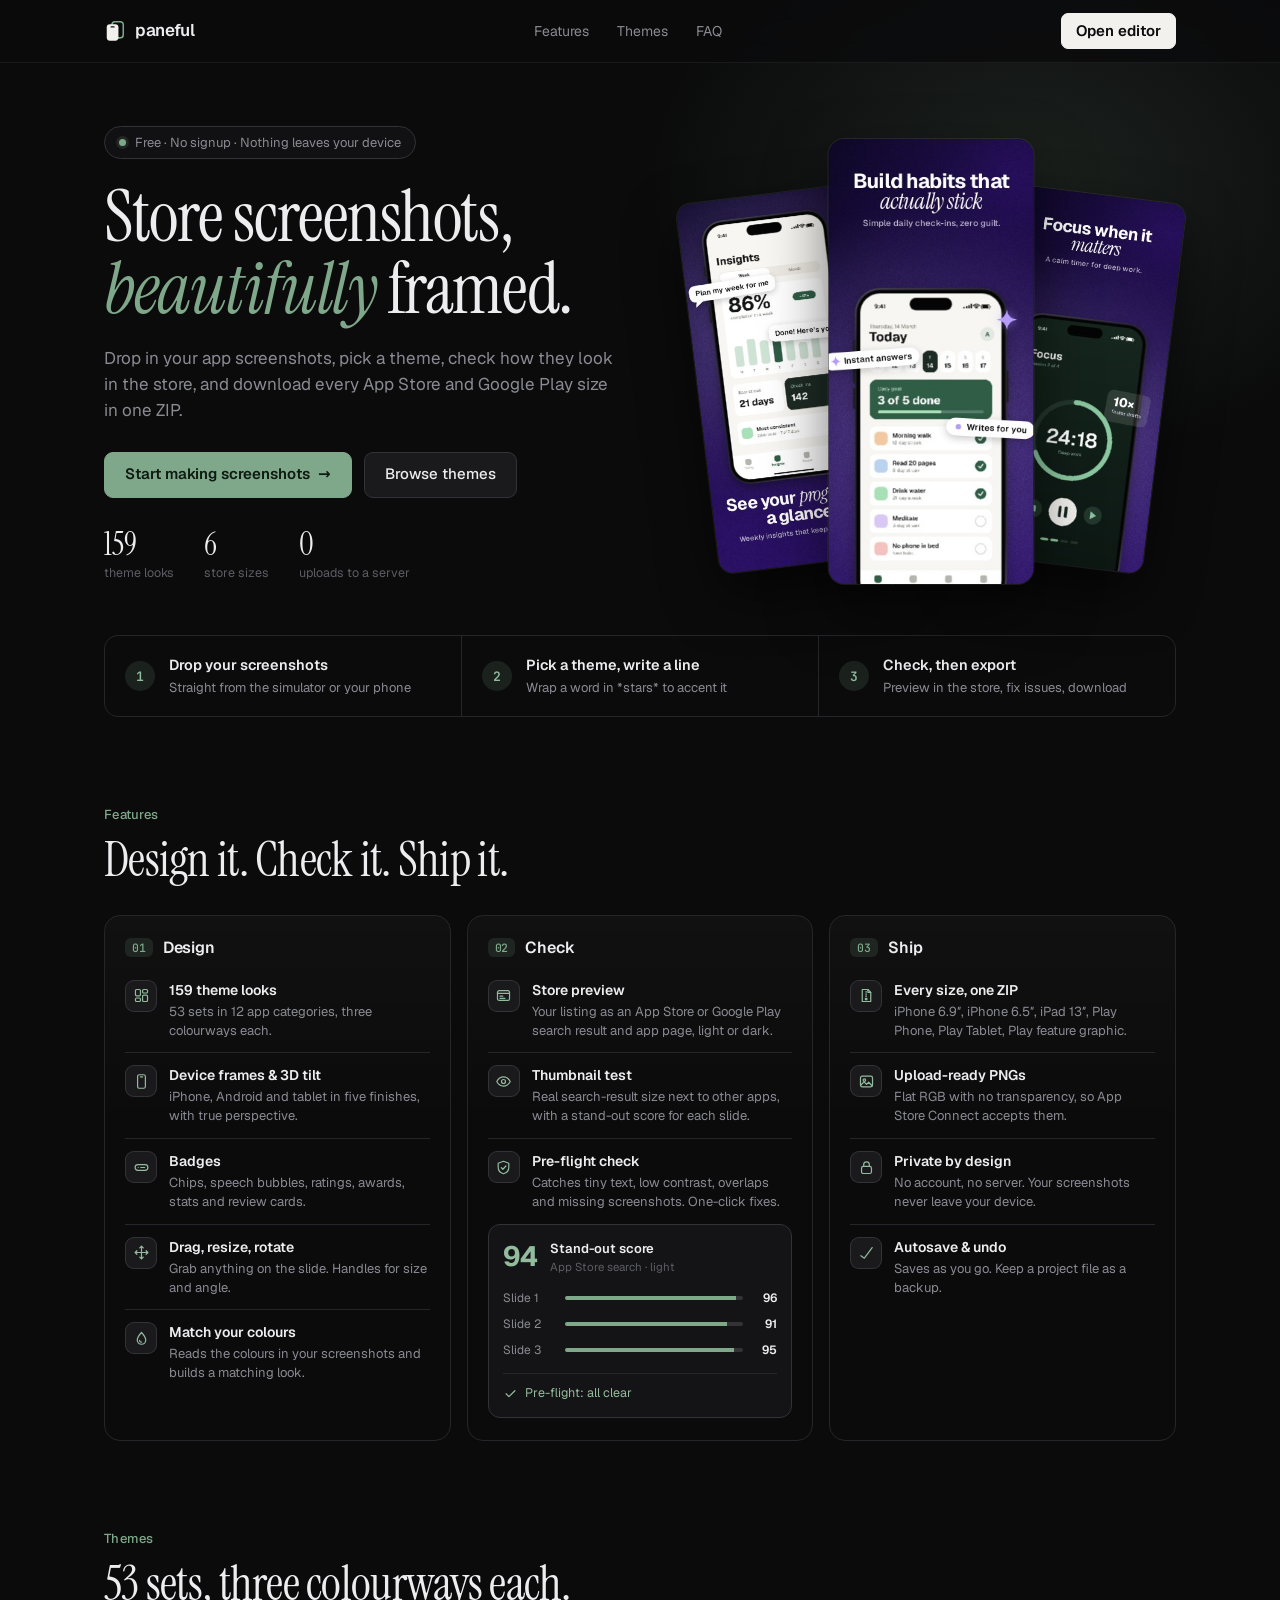
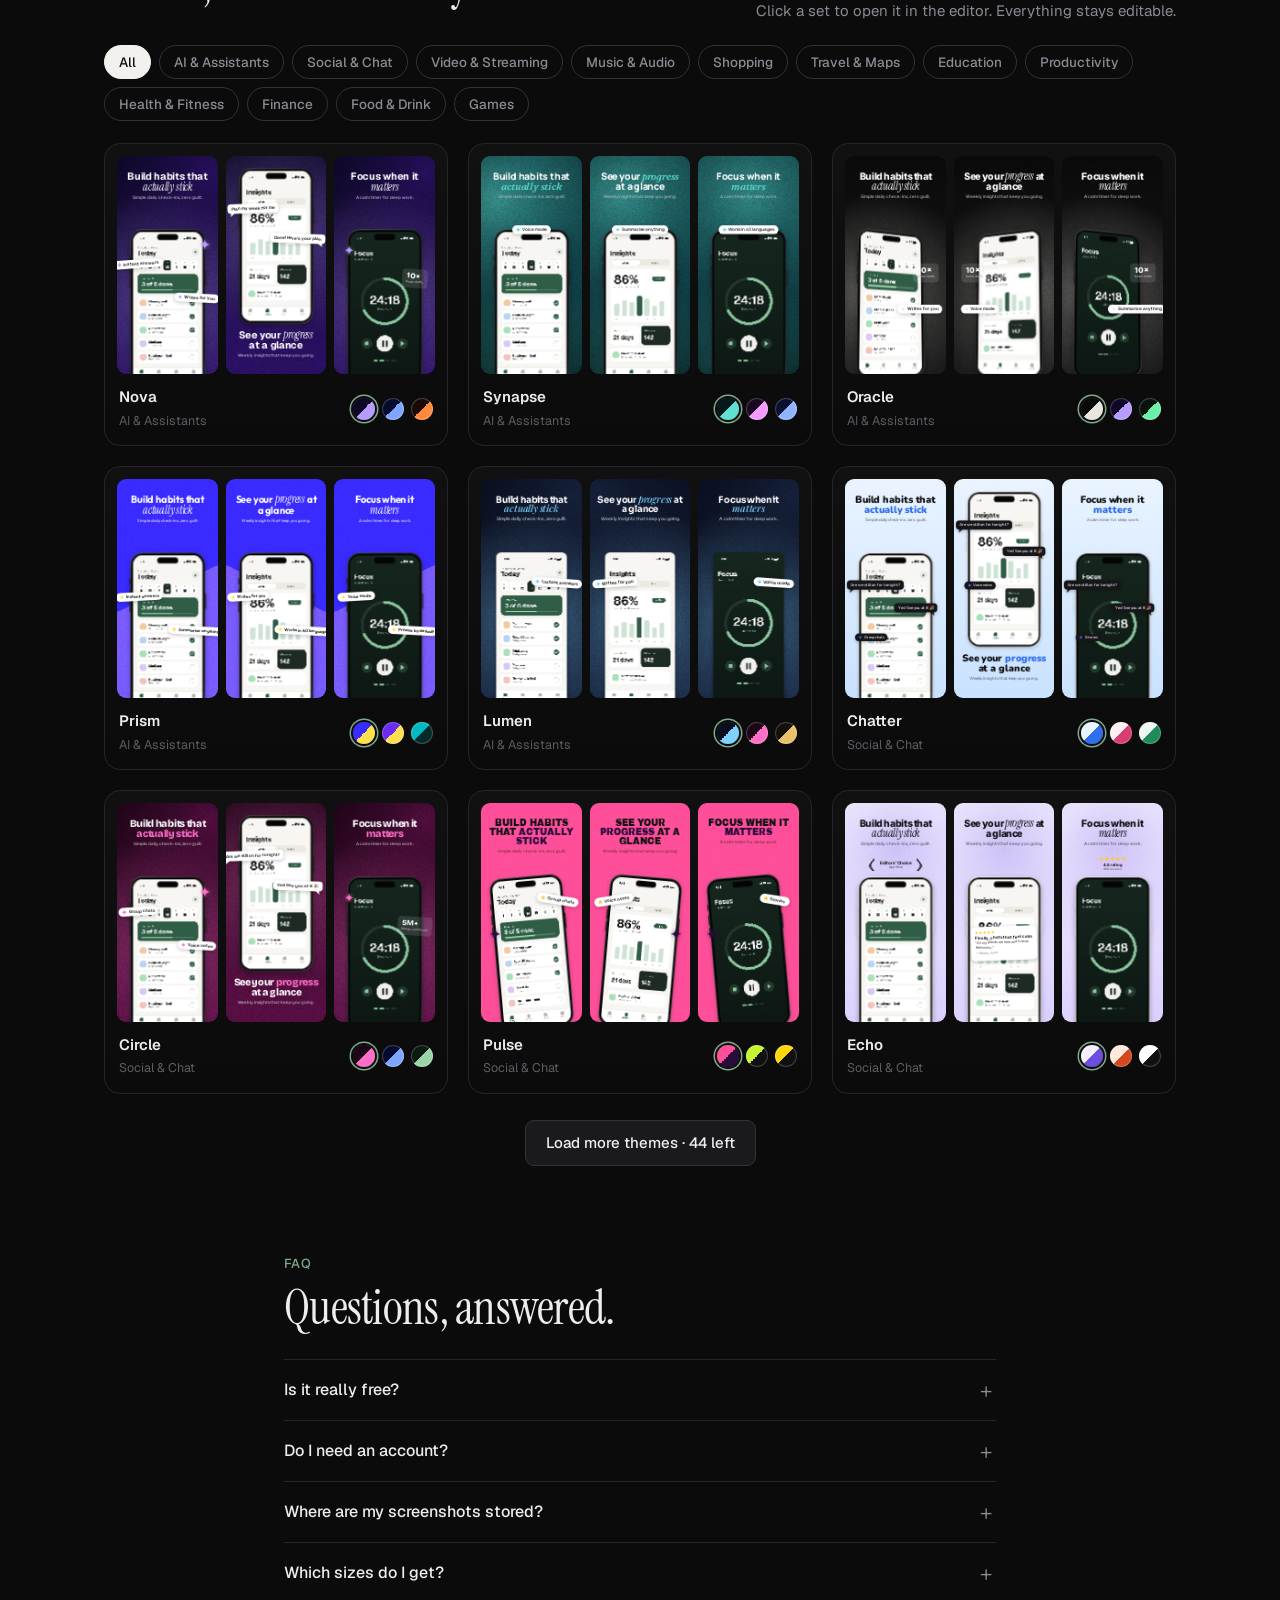
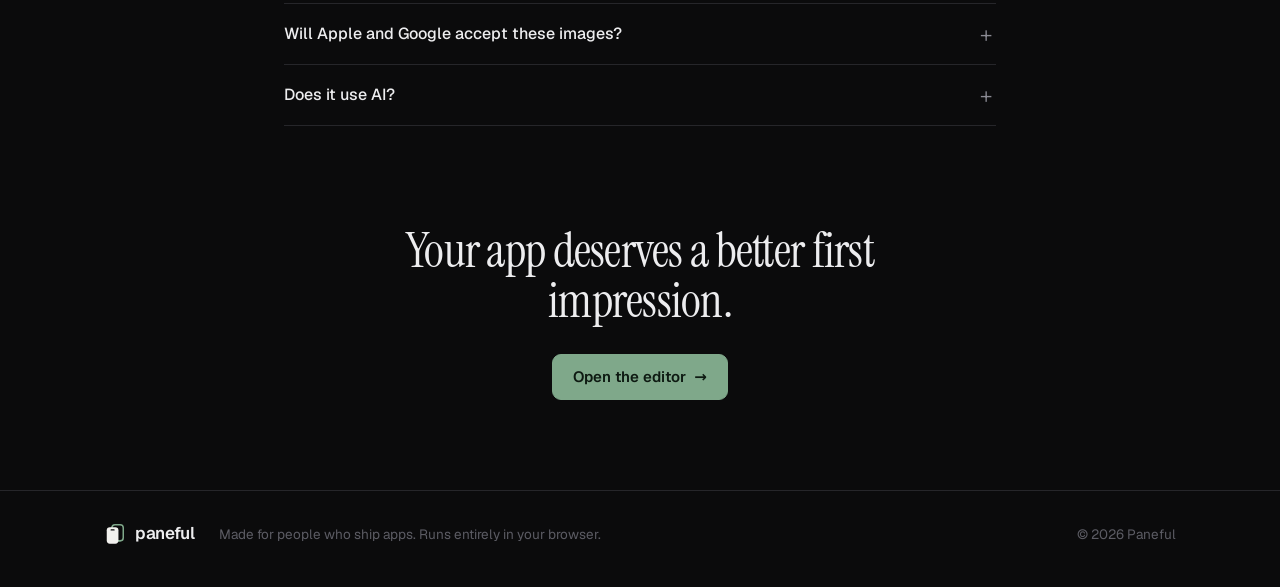
==== index.html @ 58d5b6b7 "first commit" ====
<!doctype html>
<html lang="en">
<head>
  <meta charset="utf-8">
  <meta name="viewport" content="width=device-width, initial-scale=1">
  <title>Paneful — App Store &amp; Google Play screenshots, made in your browser</title>
  <meta name="description" content="Turn plain app screenshots into polished App Store and Google Play images. 159 theme looks, device frames, store preview, pre-flight checks and every store size in one ZIP. Free, no signup, nothing uploaded.">
  <meta name="theme-color" content="#0B0B0C">
  <link rel="icon" href="assets/img/favicon.svg" type="image/svg+xml">
  <link rel="apple-touch-icon" href="assets/img/apple-touch-icon.png">
  <meta property="og:type" content="website">
  <meta property="og:title" content="Paneful — store screenshots, beautifully framed">
  <meta property="og:description" content="Free, in-browser App Store and Google Play screenshot maker. No signup, nothing uploaded.">
  <meta property="og:image" content="assets/img/og.png">
  <meta name="twitter:card" content="summary_large_image">
  <link rel="stylesheet" href="assets/css/fonts.css">
  <link rel="stylesheet" href="assets/css/base.css">
  <link rel="stylesheet" href="assets/css/landing.css">
</head>
<body>
  <header class="nav">
    <div class="wrap nav-in">
      <a class="logo" href="./">
        <svg viewBox="0 0 32 32" fill="none" aria-hidden="true"><rect x="11.5" y="2.5" width="16.5" height="23.5" rx="4.5" stroke="#7FA88A" stroke-width="2.2"/><rect x="4" y="6" width="17" height="24" rx="4.5" fill="#F2F1EE"/><rect x="9.5" y="9.2" width="6" height="1.8" rx=".9" fill="#0B0B0C"/></svg>
        paneful
      </a>
      <nav class="links">
        <a href="#features">Features</a>
        <a href="#themes">Themes</a>
        <a href="#faq">FAQ</a>
      </nav>
      <a class="btn btn-paper" href="app/">Open editor</a>
    </div>
  </header>

  <main>
    <!-- hero: text left, a small fan of slides on the right that cycles through themes -->
    <section class="hero">
      <div class="wrap hero-in">
        <div class="hero-txt">
          <p class="pill"><i></i> Free · No signup · Nothing leaves your device</p>
          <h1>Store screenshots, <em>beautifully</em> framed.</h1>
          <p class="lede">Drop in your app screenshots, pick a theme, check how they look in the store, and download every App Store and Google Play size in one ZIP.</p>
          <div class="cta">
            <a class="btn btn-primary btn-lg" href="app/">Start making screenshots <span aria-hidden="true">→</span></a>
            <a class="btn btn-lg" href="#themes">Browse themes</a>
          </div>
          <ul class="stats">
            <li><b id="statLooks">159</b><span>theme looks</span></li>
            <li><b>6</b><span>store sizes</span></li>
            <li><b>0</b><span>uploads to a server</span></li>
          </ul>
        </div>
        <div class="fan" id="fan" aria-label="Example screenshots made with Paneful">
          <div class="fan-slot l"><img alt=""><img alt=""></div>
          <div class="fan-slot c"><img alt=""><img alt=""></div>
          <div class="fan-slot r"><img alt=""><img alt=""></div>
          <p class="fan-label" id="fanLabel" aria-live="polite"></p>
        </div>
      </div>
    </section>

    <!-- steps, as one compact strip -->
    <section class="steps-sec" aria-label="How it works">
      <div class="wrap">
        <ol class="steps">
          <li><span>1</span><div><b>Drop your screenshots</b><small>Straight from the simulator or your phone</small></div></li>
          <li><span>2</span><div><b>Pick a theme, write a line</b><small>Wrap a word in *stars* to accent it</small></div></li>
          <li><span>3</span><div><b>Check, then export</b><small>Preview in the store, fix issues, download</small></div></li>
        </ol>
      </div>
    </section>

    <!-- every feature, grouped -->
    <section class="sec" id="features">
      <div class="wrap">
        <p class="eyebrow">Features</p>
        <h2>Design it. Check it. Ship it.</h2>
        <div class="groups">
          <div class="group">
            <h3><i>01</i> Design</h3>
            <ul>
              <li><span class="fi" data-i="themes"></span><div><b>159 theme looks</b><p>53 sets in 12 app categories, three colourways each.</p></div></li>
              <li><span class="fi" data-i="device"></span><div><b>Device frames &amp; 3D tilt</b><p>iPhone, Android and tablet in five finishes, with true perspective.</p></div></li>
              <li><span class="fi" data-i="badge"></span><div><b>Badges</b><p>Chips, speech bubbles, ratings, awards, stats and review cards.</p></div></li>
              <li><span class="fi" data-i="move"></span><div><b>Drag, resize, rotate</b><p>Grab anything on the slide. Handles for size and angle.</p></div></li>
              <li><span class="fi" data-i="drop"></span><div><b>Match your colours</b><p>Reads the colours in your screenshots and builds a matching look.</p></div></li>
            </ul>
          </div>
          <div class="group">
            <h3><i>02</i> Check</h3>
            <ul>
              <li><span class="fi" data-i="store"></span><div><b>Store preview</b><p>Your listing as an App Store or Google Play search result and app page, light or dark.</p></div></li>
              <li><span class="fi" data-i="eye"></span><div><b>Thumbnail test</b><p>Real search-result size next to other apps, with a stand-out score for each slide.</p></div></li>
              <li><span class="fi" data-i="shield"></span><div><b>Pre-flight check</b><p>Catches tiny text, low contrast, overlaps and missing screenshots. One-click fixes.</p></div></li>
            </ul>
            <div class="mini" aria-hidden="true">
              <div class="mini-head"><b>94</b><span>Stand-out score<small>App Store search · light</small></span></div>
              <div class="mini-row"><span>Slide 1</span><i style="--w:96%"></i><em>96</em></div>
              <div class="mini-row"><span>Slide 2</span><i style="--w:91%"></i><em>91</em></div>
              <div class="mini-row"><span>Slide 3</span><i style="--w:95%"></i><em>95</em></div>
              <div class="mini-ok"><svg viewBox="0 0 24 24" fill="none" stroke="currentColor" stroke-width="2" stroke-linecap="round" stroke-linejoin="round"><path d="m5 12.5 4.5 4.5L19 7.5"/></svg>Pre-flight: all clear</div>
            </div>
          </div>
          <div class="group">
            <h3><i>03</i> Ship</h3>
            <ul>
              <li><span class="fi" data-i="zip"></span><div><b>Every size, one ZIP</b><p><span id="sizeList">iPhone 6.9″ &amp; 6.5″, iPad 13″, Play phone &amp; tablet, feature graphic.</span></p></div></li>
              <li><span class="fi" data-i="png"></span><div><b>Upload-ready PNGs</b><p>Flat RGB with no transparency, so App Store Connect accepts them.</p></div></li>
              <li><span class="fi" data-i="lock"></span><div><b>Private by design</b><p>No account, no server. Your screenshots never leave your device.</p></div></li>
              <li><span class="fi" data-i="save"></span><div><b>Autosave &amp; undo</b><p>Saves as you go. Keep a project file as a backup.</p></div></li>
            </ul>
          </div>
        </div>
      </div>
    </section>

    <section class="sec" id="themes">
      <div class="wrap">
        <div class="sec-head">
          <div>
            <p class="eyebrow">Themes</p>
            <h2><span id="themeCount">53</span> sets, three colourways each.</h2>
          </div>
          <p class="sub">Click a set to open it in the editor. Everything stays editable.</p>
        </div>
        <div class="lcats" id="themeCats"></div>
        <div class="gallery" id="themeGrid"></div>
        <div class="more-wrap"><button class="btn btn-lg" id="themeMore" type="button">Load more themes</button></div>
      </div>
    </section>

    <section class="sec" id="faq">
      <div class="wrap narrow">
        <p class="eyebrow">FAQ</p>
        <h2>Questions, answered.</h2>
        <details><summary>Is it really free?</summary><p>Yes. Every feature, theme and export size is free, with no watermark and no limits beyond the stores’ own (10 screenshots for the App Store, 8 for Google Play).</p></details>
        <details><summary>Do I need an account?</summary><p>No. Open the editor and start. There’s nothing to sign up for.</p></details>
        <details><summary>Where are my screenshots stored?</summary><p>In your browser’s own storage, on your device. Nothing is uploaded anywhere. If you clear your browser data the project goes with it, so use “Save project file” in the editor’s menu to keep a backup.</p></details>
        <details><summary>Which sizes do I get?</summary><p id="faqSizes">Every size the stores ask for, each in its own folder in the ZIP.</p></details>
        <details><summary>Will Apple and Google accept these images?</summary><p>They’re exported at the exact sizes each store asks for, as flat RGB PNGs with no transparency, which covers the usual reasons uploads get rejected. Run the pre-flight check before exporting to catch anything else.</p></details>
        <details><summary>Does it use AI?</summary><p>No. Store preview, the thumbnail test, the pre-flight check and colour matching are all plain maths running in your browser, which is why it’s free and private.</p></details>
      </div>
    </section>

    <section class="final">
      <div class="wrap">
        <h2>Your app deserves a better first impression.</h2>
        <a class="btn btn-primary btn-lg" href="app/">Open the editor <span aria-hidden="true">→</span></a>
      </div>
    </section>
  </main>

  <footer class="foot">
    <div class="wrap foot-in">
      <a class="logo" href="./">
        <svg viewBox="0 0 32 32" fill="none" aria-hidden="true"><rect x="11.5" y="2.5" width="16.5" height="23.5" rx="4.5" stroke="#7FA88A" stroke-width="2.2"/><rect x="4" y="6" width="17" height="24" rx="4.5" fill="#F2F1EE"/><rect x="9.5" y="9.2" width="6" height="1.8" rx=".9" fill="#0B0B0C"/></svg>
        paneful
      </a>
      <p>Made for people who ship apps. Runs entirely in your browser.</p>
      <p class="copy">© <span id="yr">2026</span> Paneful</p>
    </div>
  </footer>

  <script src="assets/js/engine.js"></script>
  <script src="assets/js/themes.js"></script>
  <script src="assets/js/demo.js"></script>
  <script src="assets/js/landing.js"></script>
</body>
</html>
---- assets/css/fonts.css ----
/* Paneful fonts — self-hosted (Latin subset), all SIL Open Font License. */
@font-face { font-family: 'Geist'; font-style: normal; font-display: swap; font-weight: 100 900; src: url('../fonts/geist.woff2') format('woff2'); }
@font-face { font-family: 'Inter'; font-style: normal; font-display: swap; font-weight: 100 900; src: url('../fonts/inter.woff2') format('woff2'); }
@font-face { font-family: 'Manrope'; font-style: normal; font-display: swap; font-weight: 200 800; src: url('../fonts/manrope.woff2') format('woff2'); }
@font-face { font-family: 'Outfit'; font-style: normal; font-display: swap; font-weight: 100 900; src: url('../fonts/outfit.woff2') format('woff2'); }
@font-face { font-family: 'Sora'; font-style: normal; font-display: swap; font-weight: 100 800; src: url('../fonts/sora.woff2') format('woff2'); }
@font-face { font-family: 'Space Grotesk'; font-style: normal; font-display: swap; font-weight: 300 700; src: url('../fonts/space-grotesk.woff2') format('woff2'); }
@font-face { font-family: 'Bricolage Grotesque'; font-style: normal; font-display: swap; font-weight: 200 800; src: url('../fonts/bricolage-grotesque.woff2') format('woff2'); }
@font-face { font-family: 'Nunito'; font-style: normal; font-display: swap; font-weight: 200 1000; src: url('../fonts/nunito.woff2') format('woff2'); }
@font-face { font-family: 'DM Sans'; font-style: normal; font-display: swap; font-weight: 100 1000; src: url('../fonts/dm-sans.woff2') format('woff2'); }
@font-face { font-family: 'Fraunces'; font-style: normal; font-display: swap; font-weight: 100 900; src: url('../fonts/fraunces.woff2') format('woff2'); }
@font-face { font-family: 'Playfair Display'; font-style: normal; font-display: swap; font-weight: 400 900; src: url('../fonts/playfair-display.woff2') format('woff2'); }
@font-face { font-family: 'JetBrains Mono'; font-style: normal; font-display: swap; font-weight: 100 800; src: url('../fonts/jetbrains-mono.woff2') format('woff2'); }
@font-face { font-family: 'Caveat'; font-style: normal; font-display: swap; font-weight: 400 700; src: url('../fonts/caveat.woff2') format('woff2'); }
@font-face { font-family: 'Instrument Serif'; font-style: normal; font-display: swap; font-weight: 400; src: url('../fonts/instrument-serif.woff2') format('woff2'); }
@font-face { font-family: 'DM Serif Display'; font-style: normal; font-display: swap; font-weight: 400; src: url('../fonts/dm-serif-display.woff2') format('woff2'); }
@font-face { font-family: 'Archivo Black'; font-style: normal; font-display: swap; font-weight: 400; src: url('../fonts/archivo-black.woff2') format('woff2'); }
@font-face { font-family: 'Instrument Serif'; font-style: italic; font-display: swap; font-weight: 400; src: url('../fonts/instrument-serif-italic.woff2') format('woff2'); }
@font-face { font-family: 'Fraunces'; font-style: italic; font-display: swap; font-weight: 100 900; src: url('../fonts/fraunces-italic.woff2') format('woff2'); }
@font-face { font-family: 'Playfair Display'; font-style: italic; font-display: swap; font-weight: 400 900; src: url('../fonts/playfair-display-italic.woff2') format('woff2'); }
@font-face { font-family: 'DM Serif Display'; font-style: italic; font-display: swap; font-weight: 400; src: url('../fonts/dm-serif-display-italic.woff2') format('woff2'); }
---- assets/css/base.css ----
/* Paneful design tokens */
:root {
  --ink: #0B0B0C;
  --panel: #141416;
  --panel-2: #1A1A1D;
  --line: #26262A;
  --line-2: #323237;
  --text: #EDEDEF;
  --muted: #8A8A93;
  --faint: #5C5C64;
  --paper: #F2F1EE;
  --sage: #7FA88A;
  --sage-hi: #93BB9D;
  --sage-ink: #0E1A12;
  --sage-soft: rgba(127, 168, 138, 0.14);
  --danger: #E5675F;
  --radius: 10px;
  --radius-sm: 7px;
  --ui: 'Geist', ui-sans-serif, system-ui, -apple-system, 'Segoe UI', sans-serif;
  --serif: 'Instrument Serif', Georgia, serif;
  --mono: 'JetBrains Mono', ui-monospace, Menlo, monospace;
}
*, *::before, *::after { box-sizing: border-box; }
html, body { margin: 0; }
body { background: var(--ink); color: var(--text); font-family: var(--ui); font-size: 14px; line-height: 1.5; -webkit-font-smoothing: antialiased; }
a { color: inherit; }
button { font: inherit; color: inherit; }
::selection { background: var(--sage); color: var(--sage-ink); }
:focus-visible { outline: 2px solid var(--sage); outline-offset: 2px; }

.btn { display: inline-flex; align-items: center; justify-content: center; gap: 8px; height: 36px; padding: 0 14px; border-radius: var(--radius-sm); border: 1px solid var(--line-2); background: var(--panel-2); color: var(--text); font-weight: 500; cursor: pointer; text-decoration: none; white-space: nowrap; transition: background .15s, border-color .15s, color .15s; }
.btn:hover { background: #222226; border-color: #3d3d44; }
.btn:disabled { opacity: .4; cursor: default; }
.btn-primary { background: var(--sage); border-color: var(--sage); color: var(--sage-ink); font-weight: 600; }
.btn-primary:hover { background: var(--sage-hi); border-color: var(--sage-hi); }
.btn-paper { background: var(--paper); border-color: var(--paper); color: var(--ink); font-weight: 600; }
.btn-paper:hover { background: #fff; border-color: #fff; }
.btn-ghost { background: transparent; border-color: transparent; color: var(--muted); }
.btn-ghost:hover { background: var(--panel-2); color: var(--text); border-color: transparent; }
.btn svg { width: 16px; height: 16px; flex: none; }
.logo { display: inline-flex; align-items: center; gap: 9px; text-decoration: none; font-weight: 600; letter-spacing: -0.02em; font-size: 17px; color: var(--text); }
.logo svg { width: 22px; height: 22px; }
---- assets/css/landing.css ----
/* Paneful landing page */
html { scroll-behavior: smooth; }
body { font-size: 15px; overflow-x: hidden; }
.wrap { max-width: 1120px; margin: 0 auto; padding: 0 24px; }
.wrap.narrow { max-width: 760px; }
.btn-lg { height: 46px; padding: 0 20px; font-size: 15px; border-radius: 9px; }

/* nav */
.nav { position: sticky; top: 0; z-index: 10; background: rgba(11, 11, 12, .78); backdrop-filter: saturate(140%) blur(12px); border-bottom: 1px solid rgba(255,255,255,.06); }
.nav-in { height: 62px; display: flex; align-items: center; gap: 24px; }
.links { flex: 1; display: flex; justify-content: center; gap: 28px; }
.links a { color: var(--muted); text-decoration: none; font-size: 14px; }
.links a:hover { color: var(--text); }

/* hero: split, compact */
.hero { position: relative; padding: 56px 0 40px; overflow-x: clip; }
.hero::before { content: ''; position: absolute; right: -10%; top: -160px; width: min(760px, 100%); height: 560px; background: radial-gradient(closest-side, rgba(127,168,138,.14), transparent); pointer-events: none; }
.hero-in { display: grid; grid-template-columns: 1.05fr .95fr; gap: 40px; align-items: center; }
.pill { display: inline-flex; align-items: center; gap: 9px; margin: 0 0 22px; padding: 6px 14px; border: 1px solid var(--line-2); border-radius: 99px; color: var(--muted); font-size: 13px; background: rgba(20,20,22,.7); }
.pill i { width: 7px; height: 7px; border-radius: 50%; background: var(--sage); box-shadow: 0 0 0 3px var(--sage-soft); }
h1 { font-family: var(--serif); font-weight: 400; font-size: clamp(44px, 5.6vw, 74px); line-height: 1; letter-spacing: -0.02em; margin: 0 0 20px; }
h1 em { color: var(--sage); }
.lede { max-width: 520px; margin: 0 0 28px; color: var(--muted); font-size: 17px; line-height: 1.55; }
.cta { display: flex; gap: 12px; flex-wrap: wrap; }
.stats { list-style: none; padding: 0; margin: 30px 0 0; display: flex; gap: 30px; }
.stats li { display: flex; flex-direction: column; }
.stats b { font-family: var(--serif); font-weight: 400; font-size: 32px; line-height: 1; color: var(--text); }
.stats span { color: var(--faint); font-size: 12.5px; margin-top: 4px; }

/* the fan of three slides */
.fan { position: relative; height: 470px; }
.fan-slot { position: absolute; top: 20px; left: 50%; width: 190px; aspect-ratio: 1320 / 2868; border-radius: 16px; overflow: hidden; background: var(--panel); box-shadow: 0 0 0 1px rgba(255,255,255,.08), 0 26px 60px rgba(0,0,0,.55); transition: transform .6s cubic-bezier(.2,.7,.2,1); }
.fan-slot img { position: absolute; inset: 0; width: 100%; height: 100%; display: block; opacity: 0; transition: opacity .7s ease; }
.fan-slot img.on { opacity: 1; }
.fan-slot.l { transform: translate(-128%, 34px) rotate(-7deg) scale(.9); z-index: 1; }
.fan-slot.c { transform: translate(-50%, 0); z-index: 3; width: 205px; }
.fan-slot.r { transform: translate(28%, 34px) rotate(7deg) scale(.9); z-index: 2; }
.fan:hover .fan-slot.l { transform: translate(-138%, 30px) rotate(-9deg) scale(.9); }
.fan:hover .fan-slot.r { transform: translate(38%, 30px) rotate(9deg) scale(.9); }
.fan-label { position: absolute; left: 0; right: 0; bottom: 0; margin: 0; text-align: center; color: var(--faint); font-size: 13px; }
.fan-label b { color: var(--text); font-weight: 600; }

/* steps strip */
.steps-sec { padding: 6px 0 0; }
.steps { list-style: none; margin: 0; padding: 0; display: grid; grid-template-columns: repeat(3, 1fr); border: 1px solid var(--line); border-radius: 14px; overflow: hidden; background: var(--line); gap: 1px; }
.steps li { display: flex; gap: 14px; align-items: center; padding: 18px 20px; background: var(--ink); }
.steps li > span { width: 30px; height: 30px; border-radius: 50%; display: grid; place-items: center; flex: none; background: var(--sage-soft); color: var(--sage-hi); font: 600 13px var(--mono); }
.steps b { display: block; font-size: 14.5px; font-weight: 600; }
.steps small { color: var(--muted); font-size: 13px; }

/* sections */
.sec { padding: 88px 0 0; }
.eyebrow { margin: 0 0 10px; color: var(--sage); font-size: 13px; font-weight: 500; letter-spacing: .02em; }
h2 { font-family: var(--serif); font-weight: 400; font-size: clamp(32px, 4vw, 48px); line-height: 1.04; letter-spacing: -0.015em; margin: 0 0 14px; }
.sub { color: var(--muted); max-width: 420px; margin: 0; font-size: 15px; }
.sec-head { display: flex; align-items: flex-end; justify-content: space-between; gap: 24px; margin-bottom: 22px; }

/* feature groups */
.groups { margin-top: 30px; display: grid; grid-template-columns: repeat(3, 1fr); gap: 16px; }
.group { border: 1px solid var(--line); border-radius: 16px; padding: 20px 20px 8px; background: linear-gradient(180deg, rgba(255,255,255,.025), transparent 40%); }
.group h3 { display: flex; align-items: center; gap: 10px; margin: 0 0 8px; font-size: 16px; font-weight: 600; letter-spacing: -0.01em; }
.group h3 i { font: 500 11.5px var(--mono); font-style: normal; color: var(--sage); padding: 2px 7px; border-radius: 6px; background: var(--sage-soft); }
.group ul { list-style: none; margin: 0; padding: 0; }
.group li { display: flex; gap: 12px; padding: 12px 0; border-top: 1px solid var(--line); }
.group li:first-child { border-top: 0; }
.fi { width: 32px; height: 32px; flex: none; border-radius: 9px; display: grid; place-items: center; background: var(--panel-2); color: var(--sage-hi); box-shadow: inset 0 0 0 1px var(--line-2); }
.fi svg { width: 17px; height: 17px; }
.group b { display: block; font-size: 14px; font-weight: 600; margin-bottom: 2px; }
.group p { margin: 0; color: var(--muted); font-size: 13px; line-height: 1.45; }

/* theme gallery */
.lcats { display: flex; flex-wrap: wrap; gap: 8px; margin: 0 0 22px; }
.lcats button { height: 34px; padding: 0 14px; border-radius: 30px; border: 1px solid var(--line-2); background: transparent; color: var(--muted); font: inherit; font-size: 13.5px; font-weight: 500; cursor: pointer; }
.lcats button:hover { color: var(--text); border-color: #45454c; }
.lcats button.on { background: var(--paper); border-color: var(--paper); color: var(--ink); }
.gallery { display: grid; grid-template-columns: repeat(3, 1fr); gap: 20px; }
.gcard { display: block; text-decoration: none; color: var(--text); border: 1px solid var(--line); border-radius: 16px; padding: 12px 12px 14px; background: linear-gradient(180deg, rgba(255,255,255,.025), transparent); transition: border-color .2s, transform .2s; }
.gcard:hover { border-color: var(--sage); transform: translateY(-3px); }
.gprev { display: grid; grid-template-columns: repeat(3, 1fr); gap: 8px; }
.gprev canvas { width: 100%; aspect-ratio: 1320 / 2868; display: block; border-radius: 9px; background: var(--panel); }
.gmeta { display: flex; align-items: center; justify-content: space-between; margin-top: 12px; padding: 0 2px; }
.gmeta b { display: block; font-size: 15px; font-weight: 600; }
.gmeta small { color: var(--faint); font-size: 12.5px; }
.gdots { display: flex; gap: 7px; }
.gdots button { width: 22px; height: 22px; border-radius: 50%; border: 0; padding: 0; cursor: pointer; box-shadow: inset 0 0 0 1px rgba(255,255,255,.2); }
.gdots button.on { box-shadow: 0 0 0 2px var(--ink), 0 0 0 3.5px var(--sage); }
.more-wrap { display: flex; justify-content: center; margin-top: 26px; }
.more-wrap[hidden] { display: none; }

/* faq */
details { border-bottom: 1px solid var(--line); }
details:first-of-type { border-top: 1px solid var(--line); margin-top: 26px; }
summary { list-style: none; cursor: pointer; padding: 18px 30px 18px 0; font-size: 16px; font-weight: 500; position: relative; }
summary::-webkit-details-marker { display: none; }
summary::after { content: '+'; position: absolute; right: 4px; top: 14px; font-size: 22px; font-weight: 300; color: var(--muted); transition: transform .2s; }
details[open] summary::after { transform: rotate(45deg); }
details p { margin: 0 0 20px; color: var(--muted); max-width: 640px; }

.final { padding: 100px 0 90px; text-align: center; }
.final h2 { max-width: 640px; margin: 0 auto 28px; }

.foot { border-top: 1px solid var(--line); padding: 30px 0 40px; }
.foot-in { display: flex; align-items: center; gap: 24px; flex-wrap: wrap; }
.foot p { margin: 0; color: var(--faint); font-size: 13.5px; }
.foot .copy { margin-left: auto; }

@media (max-width: 1100px) and (min-width: 901px) { .gallery { grid-template-columns: repeat(2, 1fr); } }
@media (max-width: 900px) {
  .links { display: none; }
  .nav-in { justify-content: space-between; }
  .hero { padding: 40px 0 24px; }
  .hero-in { grid-template-columns: 1fr; gap: 10px; text-align: left; }
  .fan { height: 360px; }
  .fan-slot { width: 140px; }
  .fan-slot.c { width: 152px; }
  .stats { gap: 22px; }
  .steps, .groups, .gallery { grid-template-columns: 1fr; }
  .sec { padding-top: 64px; }
  .sec-head { flex-direction: column; align-items: flex-start; gap: 6px; }
  .foot .copy { margin-left: 0; }
}
@media (prefers-reduced-motion: reduce) { .fan-slot, .fan-slot img { transition: none; } }
.group { display: flex; flex-direction: column; }
.mini { margin: auto 0 14px; padding: 14px; border-radius: 12px; border: 1px solid var(--line-2); background: var(--panel); }
.mini-head { display: flex; align-items: center; gap: 12px; margin-bottom: 10px; }
.mini-head b { font: 700 28px/1 var(--ui); color: var(--sage-hi); letter-spacing: -0.02em; }
.mini-head span { font-size: 13px; font-weight: 600; display: flex; flex-direction: column; }
.mini-head small { font-size: 11.5px; font-weight: 400; color: var(--faint); }
.mini-row { display: grid; grid-template-columns: 52px 1fr 24px; align-items: center; gap: 10px; font-size: 12px; color: var(--muted); padding: 4px 0; }
.mini-row i { height: 4px; border-radius: 4px; background: linear-gradient(90deg, var(--sage) var(--w), var(--line-2) var(--w)); }
.mini-row em { font-style: normal; text-align: right; color: var(--text); font-weight: 600; }
.mini-ok { display: flex; align-items: center; gap: 7px; margin-top: 10px; padding-top: 10px; border-top: 1px solid var(--line); font-size: 12.5px; color: var(--sage-hi); }
.mini-ok svg { width: 15px; height: 15px; }
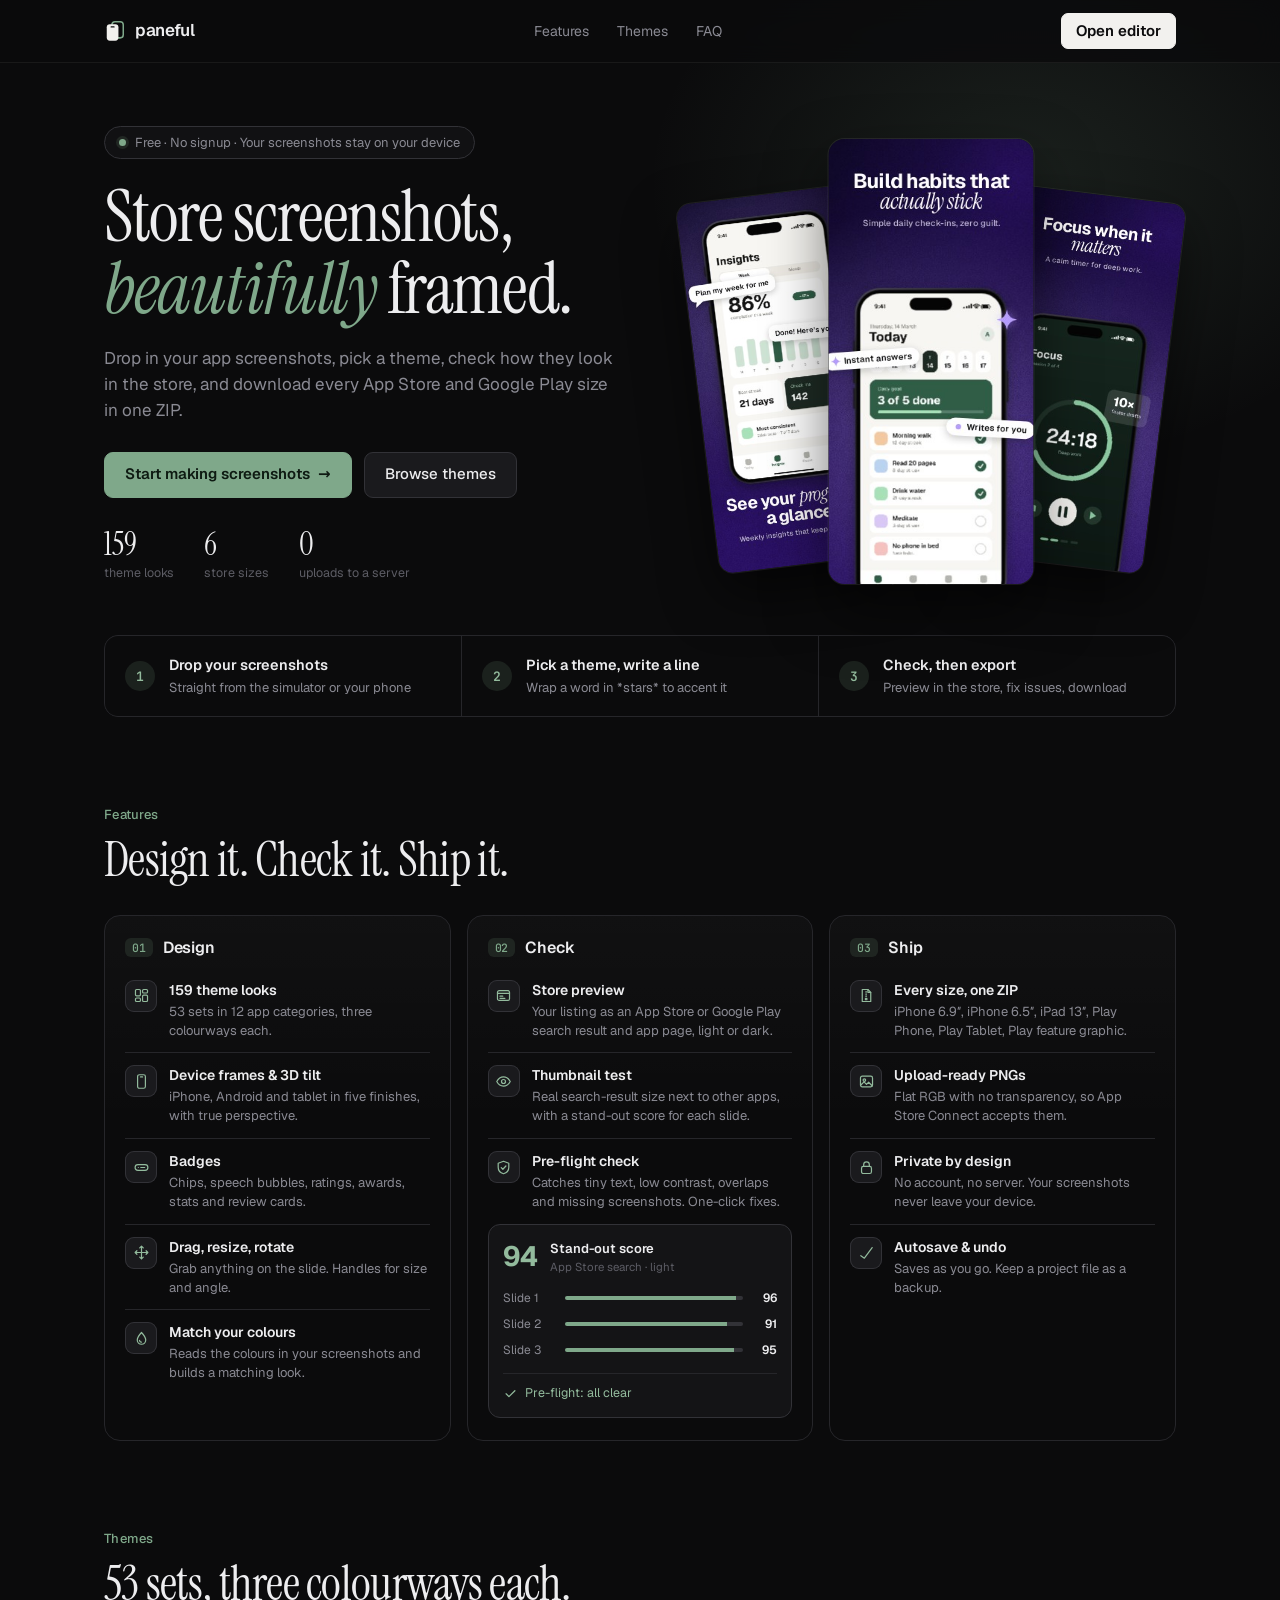
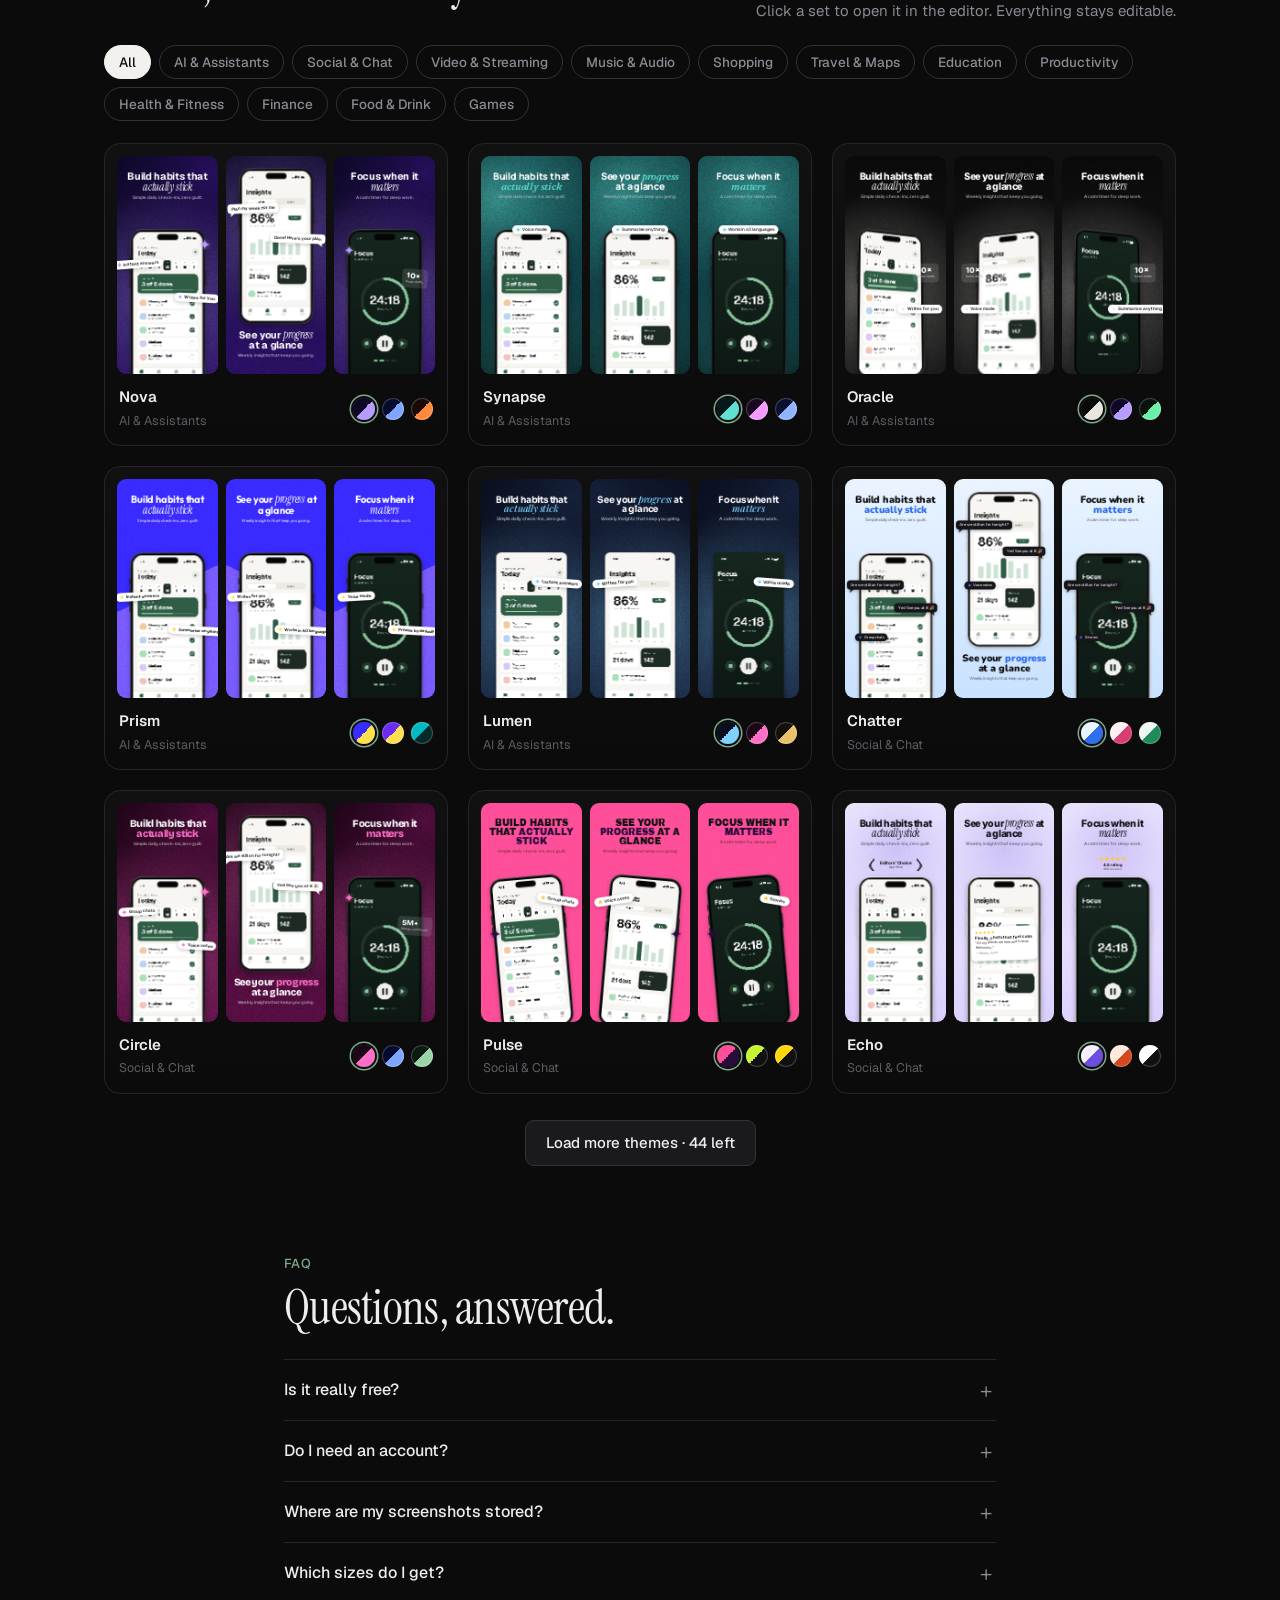
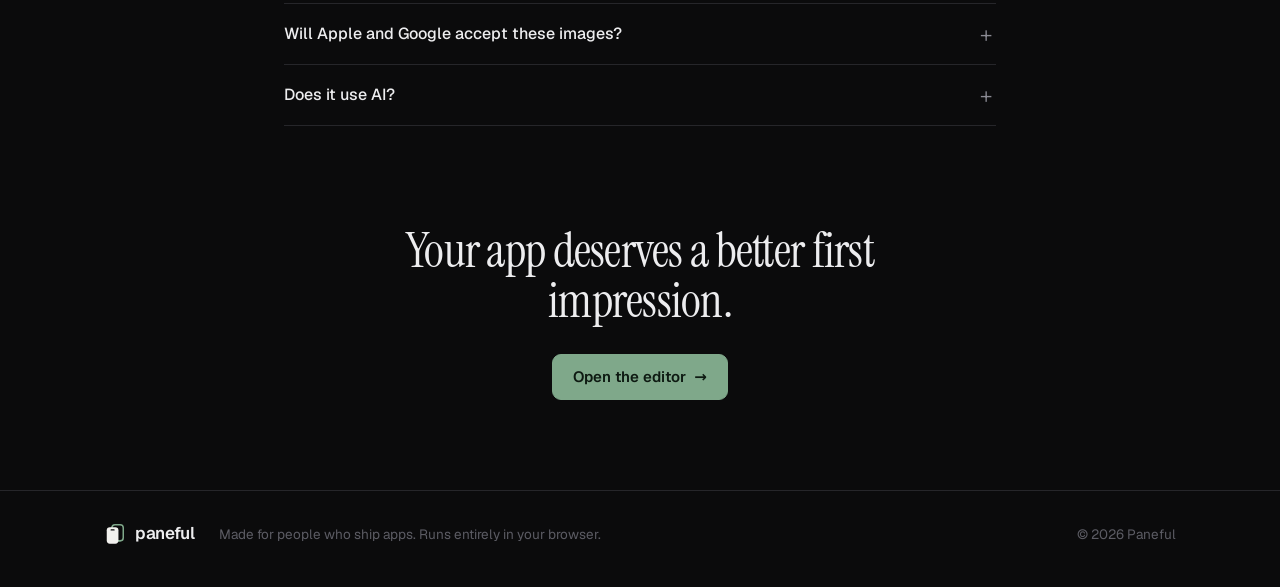
==== commit b731d713: "Analytics for tracking added" ====
--- a/index.html
+++ b/index.html
@@ -16,6 +16,7 @@
   <link rel="stylesheet" href="assets/css/fonts.css">
   <link rel="stylesheet" href="assets/css/base.css">
   <link rel="stylesheet" href="assets/css/landing.css">
+  <script defer src="https://analytics.devscape.in/script.js" data-website-id="87142d9d-df0b-46f7-9641-34f5c16f7099"></script>
 </head>
 <body>
   <header class="nav">
@@ -38,7 +39,7 @@
     <section class="hero">
       <div class="wrap hero-in">
         <div class="hero-txt">
-          <p class="pill"><i></i> Free · No signup · Nothing leaves your device</p>
+          <p class="pill"><i></i> Free · No signup · Your screenshots stay on your device</p>
           <h1>Store screenshots, <em>beautifully</em> framed.</h1>
           <p class="lede">Drop in your app screenshots, pick a theme, check how they look in the store, and download every App Store and Google Play size in one ZIP.</p>
           <div class="cta">
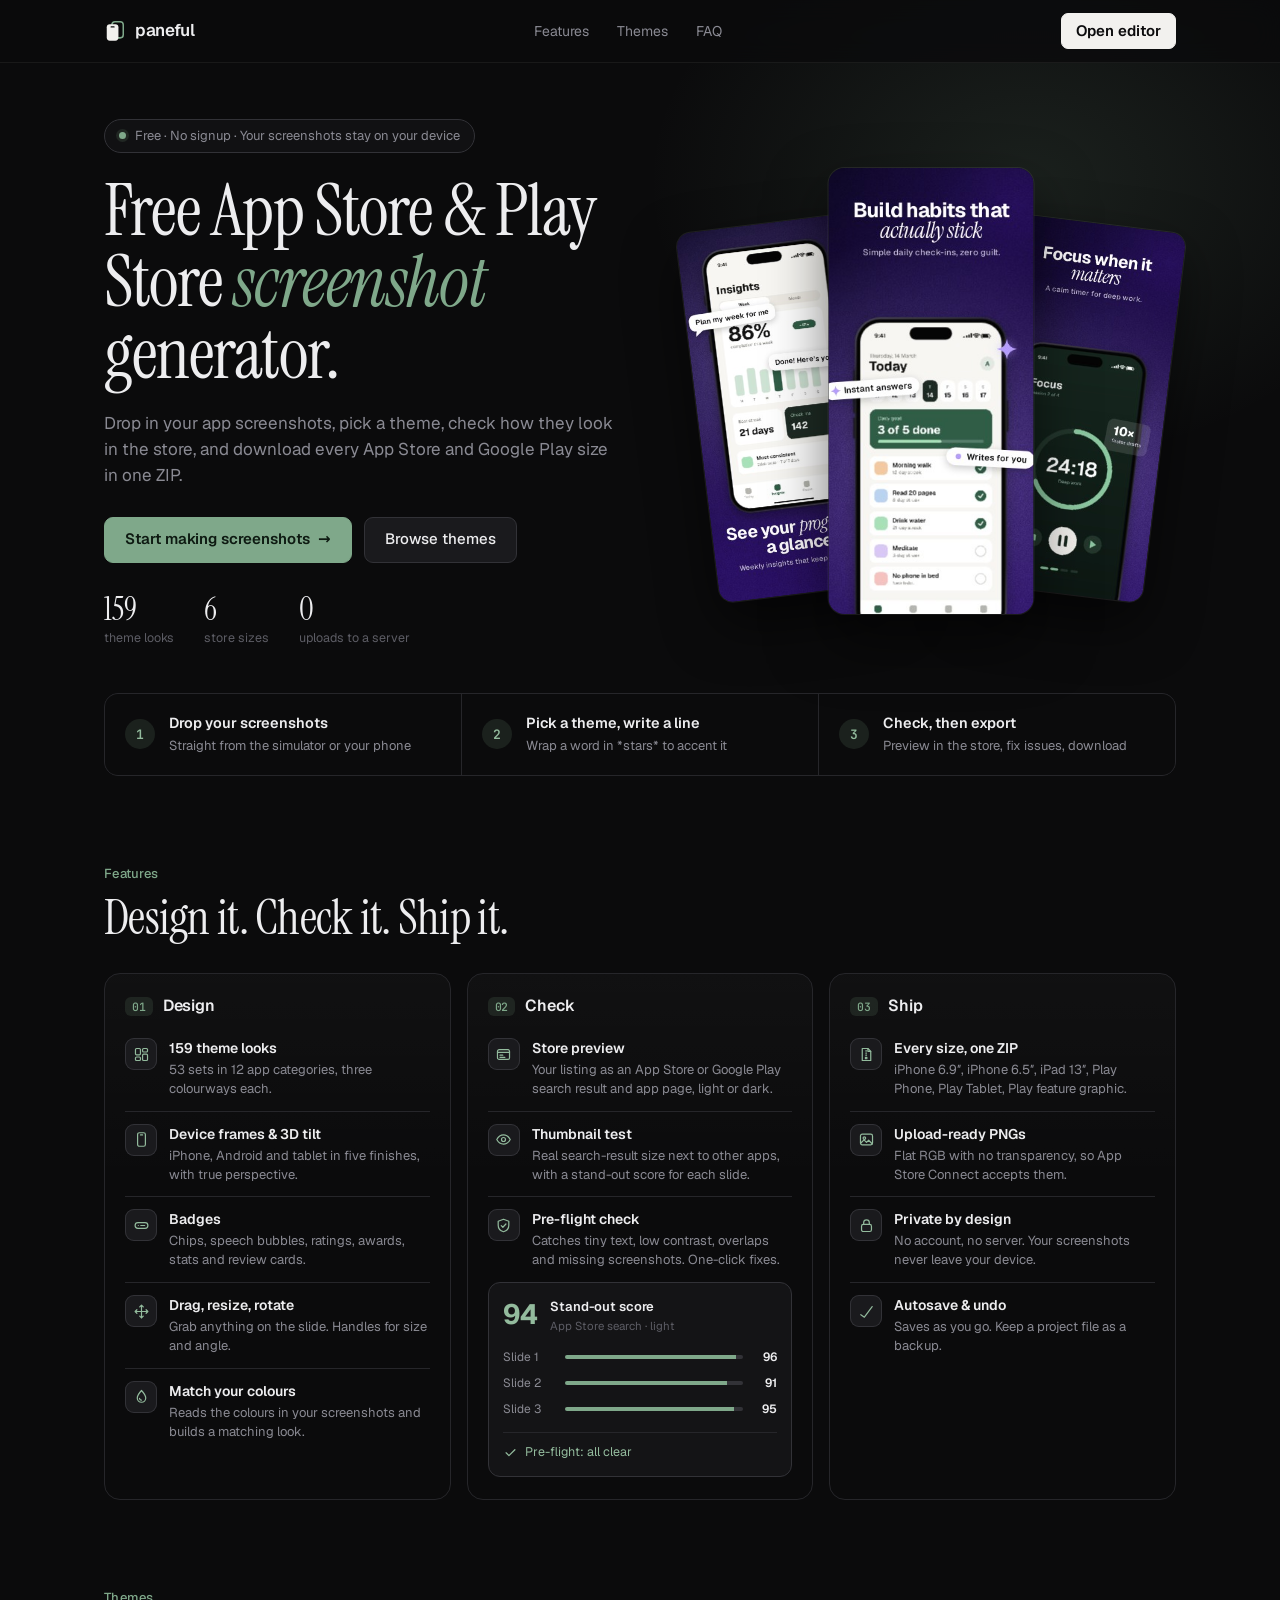
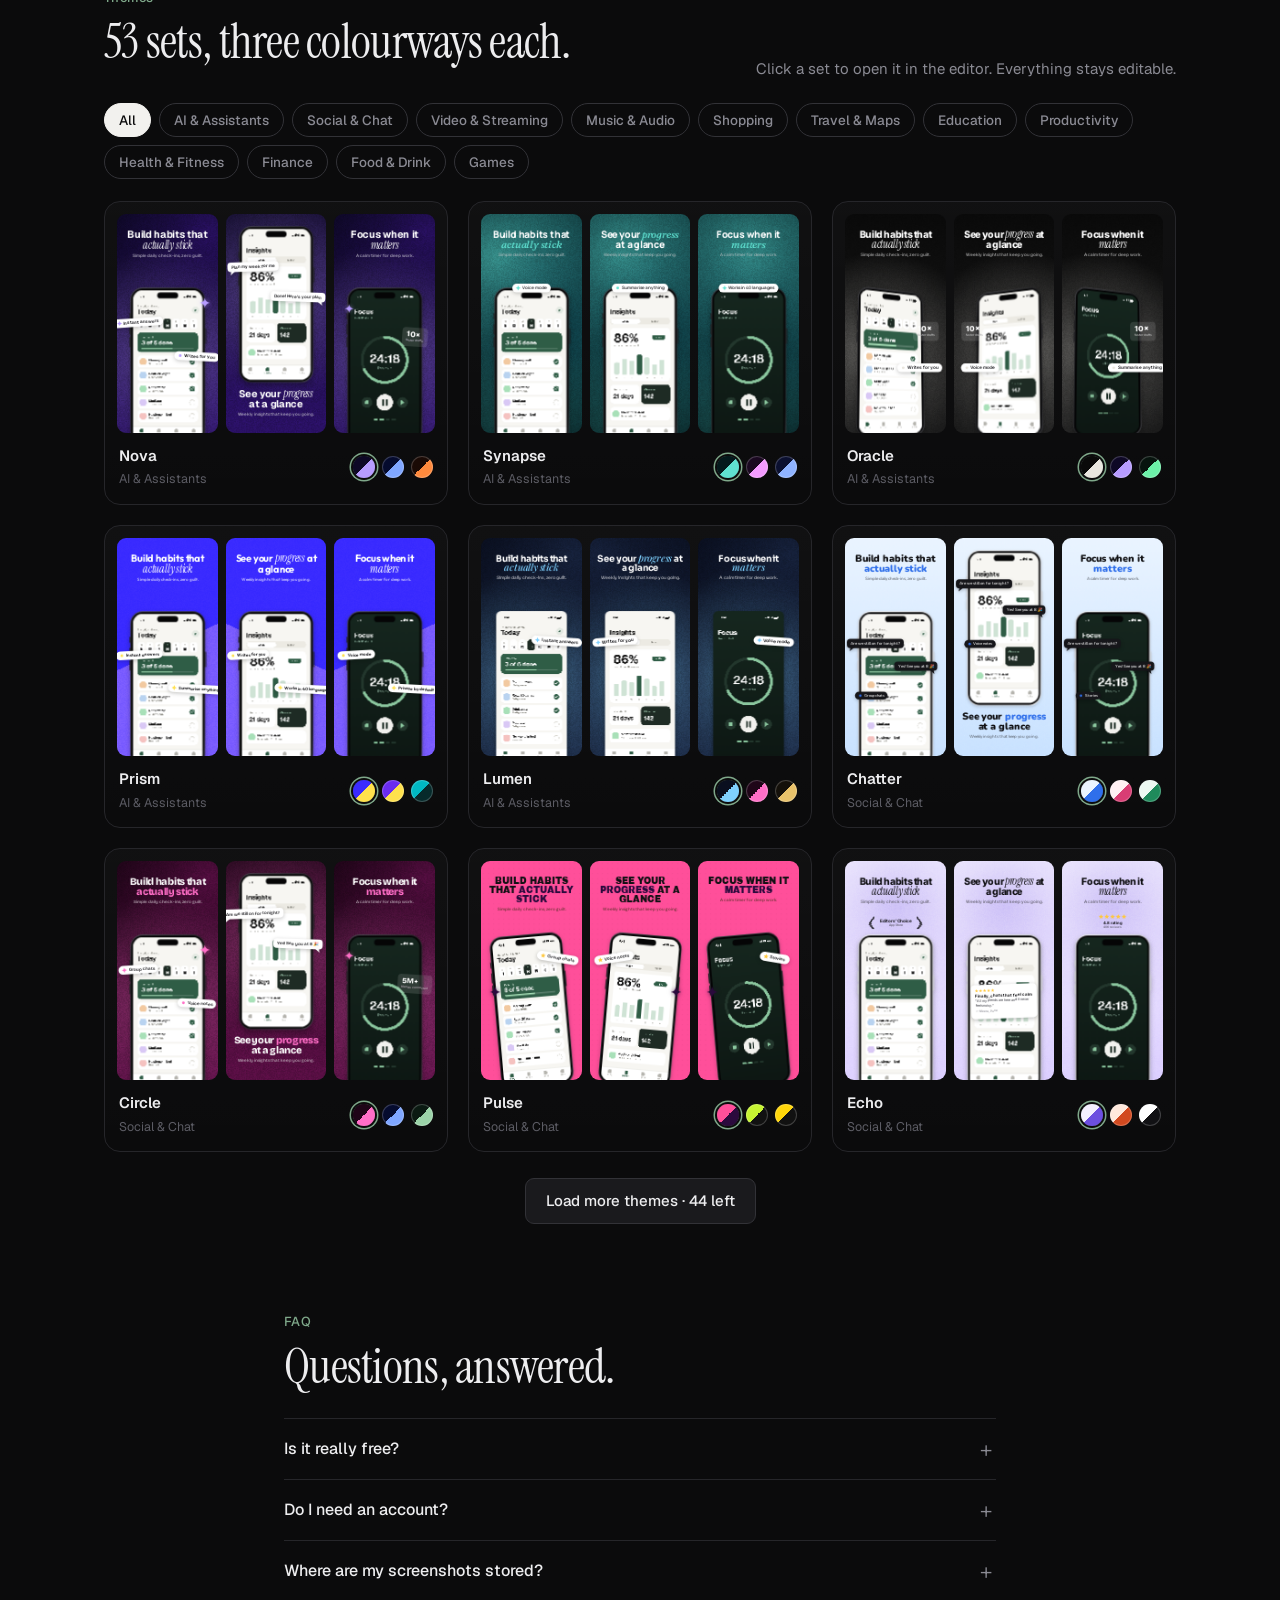
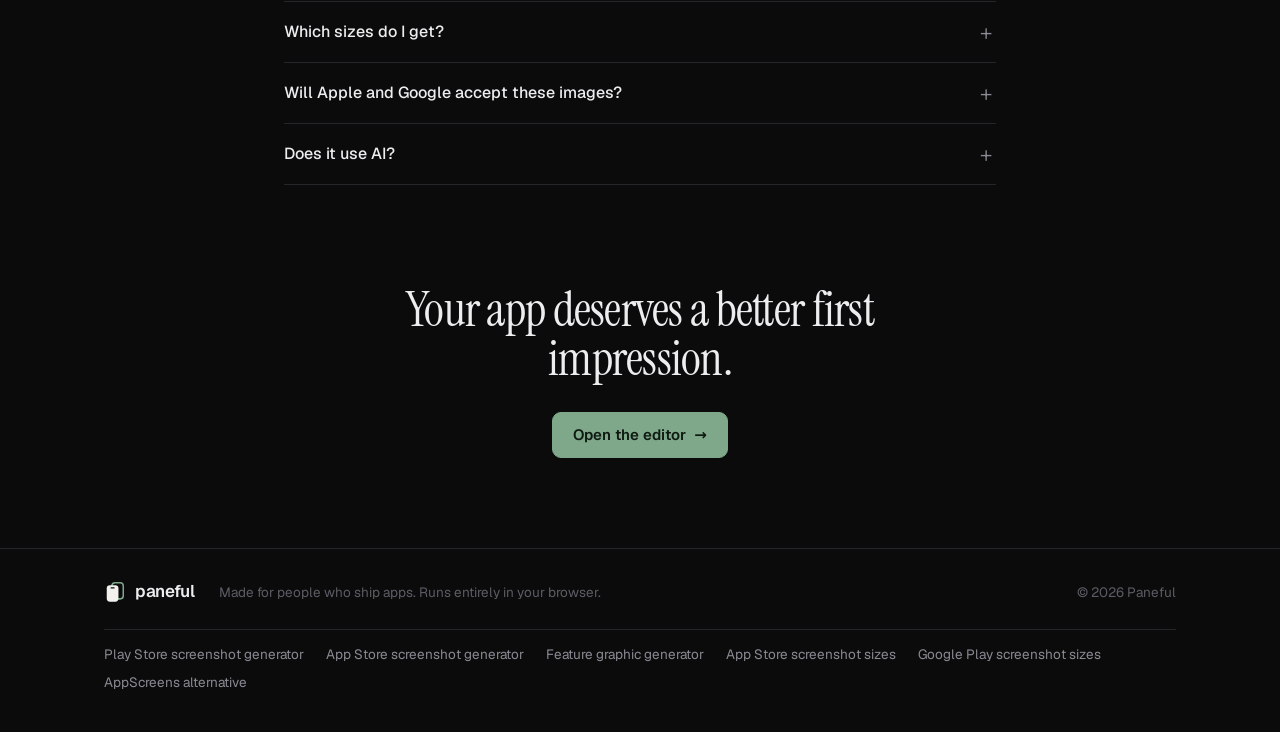
==== commit 8d55cb91: "SEO Updated" ====
--- a/index.html
+++ b/index.html
@@ -3,16 +3,72 @@
 <head>
   <meta charset="utf-8">
   <meta name="viewport" content="width=device-width, initial-scale=1">
-  <title>Paneful — App Store &amp; Google Play screenshots, made in your browser</title>
-  <meta name="description" content="Turn plain app screenshots into polished App Store and Google Play images. 159 theme looks, device frames, store preview, pre-flight checks and every store size in one ZIP. Free, no signup, nothing uploaded.">
+  <title>Free Play Store &amp; App Store Screenshot Generator — No Watermark | Paneful</title>
+  <meta name="description" content="Free Play Store and App Store screenshot generator. 159 themes, device frames, store preview and every store size in one ZIP. No watermark, no signup, nothing uploaded.">
   <meta name="theme-color" content="#0B0B0C">
+  <meta name="robots" content="index, follow, max-image-preview:large">
+  <link rel="canonical" href="https://paneful.raiyanmemon.in/">
   <link rel="icon" href="assets/img/favicon.svg" type="image/svg+xml">
   <link rel="apple-touch-icon" href="assets/img/apple-touch-icon.png">
+  <link rel="manifest" href="site.webmanifest">
   <meta property="og:type" content="website">
-  <meta property="og:title" content="Paneful — store screenshots, beautifully framed">
+  <meta property="og:site_name" content="Paneful">
+  <meta property="og:url" content="https://paneful.raiyanmemon.in/">
+  <meta property="og:title" content="Free Play Store &amp; App Store Screenshot Generator — Paneful">
   <meta property="og:description" content="Free, in-browser App Store and Google Play screenshot maker. No signup, nothing uploaded.">
-  <meta property="og:image" content="assets/img/og.png">
+  <meta property="og:image" content="https://paneful.raiyanmemon.in/assets/img/og.png">
+  <meta property="og:image:width" content="1200">
+  <meta property="og:image:height" content="630">
+  <meta property="og:image:alt" content="Paneful — App Store and Google Play screenshots made in your browser">
+  <meta property="og:locale" content="en_US">
   <meta name="twitter:card" content="summary_large_image">
+  <meta name="twitter:title" content="Free Play Store &amp; App Store Screenshot Generator — Paneful">
+  <meta name="twitter:description" content="Free, in-browser App Store and Google Play screenshot maker. No signup, nothing uploaded.">
+  <meta name="twitter:image" content="https://paneful.raiyanmemon.in/assets/img/og.png">
+  <script type="application/ld+json">
+  {
+    "@context": "https://schema.org",
+    "@graph": [
+      {
+        "@type": "WebSite",
+        "@id": "https://paneful.raiyanmemon.in/#website",
+        "url": "https://paneful.raiyanmemon.in/",
+        "name": "Paneful"
+      },
+      {
+        "@type": "WebApplication",
+        "name": "Paneful",
+        "url": "https://paneful.raiyanmemon.in/app/",
+        "image": "https://paneful.raiyanmemon.in/assets/img/og.png",
+        "description": "Free App Store and Google Play screenshot maker that runs entirely in the browser. 159 theme looks, device frames, store preview, pre-flight checks and every store size in one ZIP.",
+        "applicationCategory": "DesignApplication",
+        "operatingSystem": "Any (web browser)",
+        "browserRequirements": "Requires JavaScript and a modern browser",
+        "isAccessibleForFree": true,
+        "offers": { "@type": "Offer", "price": "0", "priceCurrency": "USD" },
+        "featureList": [
+          "159 theme looks",
+          "Device frames and 3D tilt",
+          "App Store and Google Play store preview",
+          "Thumbnail stand-out test",
+          "Pre-flight check with one-click fixes",
+          "Exports every App Store and Google Play size as RGB PNGs in one ZIP"
+        ]
+      },
+      {
+        "@type": "FAQPage",
+        "mainEntity": [
+          { "@type": "Question", "name": "Is it really free?", "acceptedAnswer": { "@type": "Answer", "text": "Yes. Every feature, theme and export size is free, with no watermark and no limits beyond the stores’ own (10 screenshots for the App Store, 8 for Google Play)." } },
+          { "@type": "Question", "name": "Do I need an account?", "acceptedAnswer": { "@type": "Answer", "text": "No. Open the editor and start. There’s nothing to sign up for." } },
+          { "@type": "Question", "name": "Where are my screenshots stored?", "acceptedAnswer": { "@type": "Answer", "text": "In your browser’s own storage, on your device. Nothing is uploaded anywhere. If you clear your browser data the project goes with it, so use “Save project file” in the editor’s menu to keep a backup." } },
+          { "@type": "Question", "name": "Which sizes do I get?", "acceptedAnswer": { "@type": "Answer", "text": "Every size the stores ask for, each in its own folder in the ZIP: App Store iPhone 6.9″ (1320×2868), iPhone 6.5″ (1284×2778) and iPad 13″ (2064×2752); Google Play phone (1080×1920), tablet (1440×2560) and feature graphic (1024×500)." } },
+          { "@type": "Question", "name": "Will Apple and Google accept these images?", "acceptedAnswer": { "@type": "Answer", "text": "They’re exported at the exact sizes each store asks for, as flat RGB PNGs with no transparency, which covers the usual reasons uploads get rejected. Run the pre-flight check before exporting to catch anything else." } },
+          { "@type": "Question", "name": "Does it use AI?", "acceptedAnswer": { "@type": "Answer", "text": "No. Store preview, the thumbnail test, the pre-flight check and colour matching are all plain maths running in your browser, which is why it’s free and private." } }
+        ]
+      }
+    ]
+  }
+  </script>
   <link rel="stylesheet" href="assets/css/fonts.css">
   <link rel="stylesheet" href="assets/css/base.css">
   <link rel="stylesheet" href="assets/css/landing.css">
@@ -40,7 +96,7 @@
       <div class="wrap hero-in">
         <div class="hero-txt">
           <p class="pill"><i></i> Free · No signup · Your screenshots stay on your device</p>
-          <h1>Store screenshots, <em>beautifully</em> framed.</h1>
+          <h1>Free App Store &amp; Play Store <em>screenshot</em> generator.</h1>
           <p class="lede">Drop in your app screenshots, pick a theme, check how they look in the store, and download every App Store and Google Play size in one ZIP.</p>
           <div class="cta">
             <a class="btn btn-primary btn-lg" href="app/">Start making screenshots <span aria-hidden="true">→</span></a>
@@ -160,6 +216,14 @@
       </a>
       <p>Made for people who ship apps. Runs entirely in your browser.</p>
       <p class="copy">© <span id="yr">2026</span> Paneful</p>
+      <nav class="foot-links" aria-label="Tools and guides">
+        <a href="play-store-screenshot-generator/">Play Store screenshot generator</a>
+        <a href="app-store-screenshot-generator/">App Store screenshot generator</a>
+        <a href="feature-graphic-generator/">Feature graphic generator</a>
+        <a href="app-store-screenshot-sizes/">App Store screenshot sizes</a>
+        <a href="google-play-screenshot-sizes/">Google Play screenshot sizes</a>
+        <a href="appscreens-alternative/">AppScreens alternative</a>
+      </nav>
     </div>
   </footer>
 
--- a/assets/css/landing.css
+++ b/assets/css/landing.css
@@ -131,3 +131,48 @@
 .mini-row em { font-style: normal; text-align: right; color: var(--text); font-weight: 600; }
 .mini-ok { display: flex; align-items: center; gap: 7px; margin-top: 10px; padding-top: 10px; border-top: 1px solid var(--line); font-size: 12.5px; color: var(--sage-hi); }
 .mini-ok svg { width: 15px; height: 15px; }
+
+/* ───────── keyword & guide pages (/play-store-screenshot-generator/ etc.) ───────── */
+.crumbs { margin: 0 0 18px; font-size: 13px; color: var(--faint); }
+.crumbs a { color: var(--muted); text-decoration: none; }
+.crumbs a:hover { color: var(--text); }
+.page-hero { position: relative; padding: 56px 0 8px; overflow-x: clip; }
+.page-hero::before { content: ''; position: absolute; right: -10%; top: -160px; width: min(760px, 100%); height: 520px; background: radial-gradient(closest-side, rgba(127,168,138,.12), transparent); pointer-events: none; }
+.page-hero h1 { font-size: clamp(40px, 5vw, 64px); max-width: 900px; }
+.page-hero .lede { max-width: 640px; }
+.updated { margin: 18px 0 0; color: var(--faint); font-size: 13px; }
+.prose { padding-top: 56px; }
+.prose h2 { font-size: clamp(28px, 3.4vw, 38px); margin-top: 56px; }
+.prose h2:first-child { margin-top: 0; }
+.prose h3 { font-size: 18px; font-weight: 600; letter-spacing: -0.01em; margin: 30px 0 8px; }
+.prose p, .prose li { color: var(--muted); font-size: 16px; line-height: 1.65; }
+.prose p { margin: 0 0 16px; }
+.prose ul, .prose ol { margin: 0 0 18px; padding-left: 22px; }
+.prose li { margin-bottom: 6px; }
+.prose strong { color: var(--text); font-weight: 600; }
+.prose a:not(.btn) { color: var(--sage-hi); text-underline-offset: 3px; }
+.prose code { font: 13.5px var(--mono); color: var(--text); background: var(--panel-2); padding: 1px 6px; border-radius: 5px; }
+.table-wrap { overflow-x: auto; margin: 8px 0 22px; border: 1px solid var(--line); border-radius: 12px; }
+.spec { width: 100%; border-collapse: collapse; font-size: 14px; min-width: 520px; }
+.spec th, .spec td { text-align: left; padding: 11px 14px; border-top: 1px solid var(--line); vertical-align: top; }
+.spec thead th { border-top: 0; background: var(--panel); color: var(--text); font-weight: 600; font-size: 13px; }
+.spec td { color: var(--muted); }
+.spec td:first-child { color: var(--text); font-weight: 500; }
+.spec .yes { color: var(--sage-hi); }
+.callout { margin: 6px 0 22px; padding: 16px 18px; border: 1px solid var(--line-2); border-left: 3px solid var(--sage); border-radius: 10px; background: var(--panel); }
+.callout p { margin: 0; font-size: 15px; }
+.inline-cta { display: flex; align-items: center; justify-content: space-between; gap: 18px; flex-wrap: wrap; margin: 34px 0; padding: 22px 24px; border: 1px solid var(--line-2); border-radius: 14px; background: linear-gradient(180deg, rgba(127,168,138,.08), transparent); }
+.inline-cta p { margin: 0; color: var(--text); font-size: 17px; font-weight: 500; }
+.related { display: grid; grid-template-columns: repeat(2, 1fr); gap: 12px; margin-top: 18px; }
+.related a { display: block; padding: 16px 18px; border: 1px solid var(--line); border-radius: 12px; text-decoration: none; transition: border-color .2s; }
+.related a:hover { border-color: var(--sage); }
+.related b { display: block; font-size: 15px; color: var(--text); font-weight: 600; margin-bottom: 3px; }
+.related span { color: var(--muted); font-size: 13.5px; }
+.foot-links { width: 100%; display: flex; flex-wrap: wrap; gap: 8px 22px; padding-top: 14px; border-top: 1px solid var(--line); }
+.foot-links a { color: var(--muted); text-decoration: none; font-size: 13.5px; }
+.foot-links a:hover { color: var(--text); }
+@media (max-width: 900px) {
+  .page-hero { padding-top: 36px; }
+  .related { grid-template-columns: 1fr; }
+  .wrap { padding: 0 16px; }
+}
